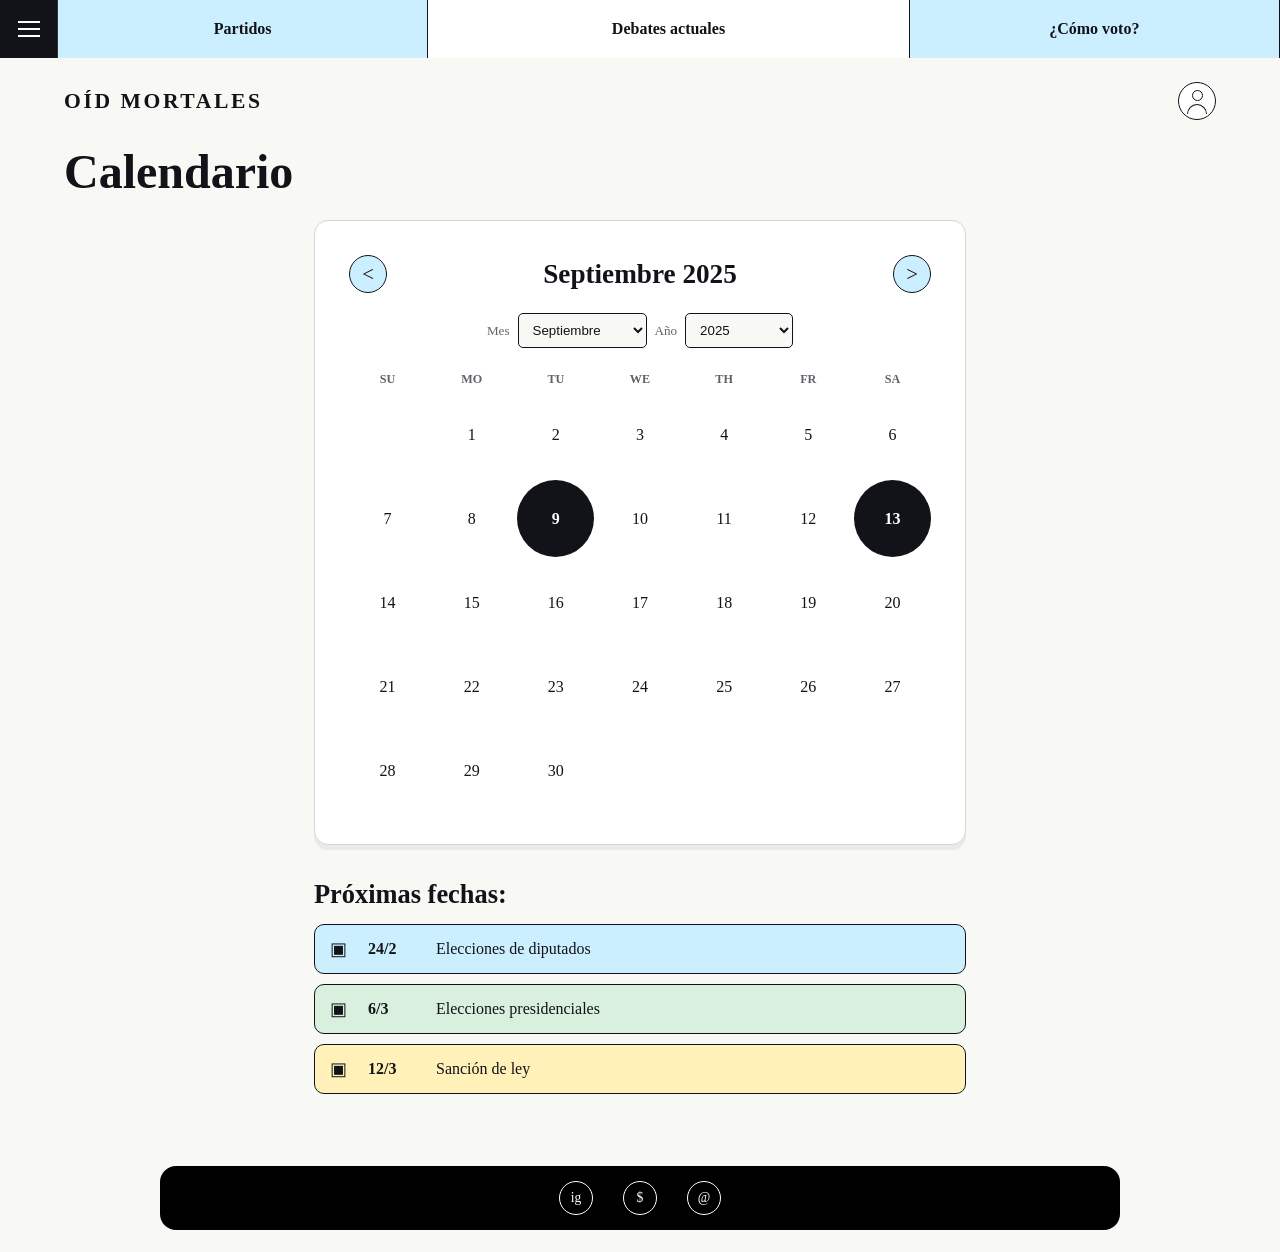
==== HTML/Calendario.html @ f4ce3084 "Initial project commit" ====
<!DOCTYPE html>
<html lang="es">
<head>
	<meta charset="UTF-8">
	<meta name="viewport" content="width=device-width, initial-scale=1.0">
	<meta name="description" content="Calendario político y electoral de Oíd Mortales.">
	<title>Calendario | OÍD MORTALES</title>
	<link rel="stylesheet" href="style.css">
</head>
<body class="calendar-page">
	<header class="site-header">
		<nav class="topbar" aria-label="Navegación principal">
			<button class="menu-toggle" type="button" aria-label="Abrir menú" aria-expanded="false" aria-controls="side-menu"><span></span><span></span><span></span></button>
			<div class="tabs">
				<a class="tab blue" href="Partidos.html">Partidos</a>
				<a class="tab" href="Debates.html">Debates actuales</a>
				<a class="tab blue" href="Como-voto.html">¿Cómo voto?</a>
			</div>
		</nav>
		<div class="side-menu" id="side-menu">
			<a href="Index.html">Inicio</a><a href="Partidos.html">Partidos</a><a href="Debates.html">Debates actuales</a><a href="Como-voto.html">¿Cómo voto?</a>
		</div>
		<div class="brand-header calendar-header">
			<div class="brand-line"><p class="brand">OÍD MORTALES</p><a class="profile" href="#perfil" aria-label="Perfil de usuario"></a></div>
			<h1>Calendario</h1>
		</div>
	</header>

	<main class="calendar-main">
		<section class="calendar-card" aria-labelledby="calendar-title">
			<div class="calendar-toolbar">
				<button class="calendar-nav" id="previous-month" type="button" aria-label="Mes anterior">&lt;</button>
				<h2 id="calendar-title">Septiembre 2025</h2>
				<button class="calendar-nav" id="next-month" type="button" aria-label="Mes siguiente">&gt;</button>
			</div>
			<div class="calendar-selectors">
				<label for="month-select">Mes</label>
				<select id="month-select" aria-label="Seleccionar mes"></select>
				<label for="year-select">Año</label>
				<select id="year-select" aria-label="Seleccionar año"></select>
			</div>
			<div class="calendar-weekdays" aria-hidden="true">
				<span>Su</span><span>Mo</span><span>Tu</span><span>We</span><span>Th</span><span>Fr</span><span>Sa</span>
			</div>
			<div class="calendar-grid" id="calendar-grid" role="grid" aria-label="Días del mes"></div>
		</section>

		<section class="upcoming" aria-labelledby="upcoming-title">
			<h2 id="upcoming-title">Próximas fechas:</h2>
			<ul class="event-list">
				<li><span class="event-icon" aria-hidden="true">▣</span><time datetime="2025-02-24">24/2</time><span>Elecciones de diputados</span></li>
				<li><span class="event-icon" aria-hidden="true">▣</span><time datetime="2025-03-06">6/3</time><span>Elecciones presidenciales</span></li>
				<li><span class="event-icon" aria-hidden="true">▣</span><time datetime="2025-03-12">12/3</time><span>Sanción de ley</span></li>
			</ul>
		</section>
	</main>

	<footer><div class="footer-inner" aria-label="Enlaces de contacto"><a class="footer-link" href="#instagram" aria-label="Instagram">ig</a><a class="footer-link" href="#donaciones" aria-label="Donaciones">$</a><a class="footer-link" href="mailto:contacto@oidmortales.com" aria-label="Correo electrónico">@</a></div></footer>
	<script>
		const monthNames = ['Enero', 'Febrero', 'Marzo', 'Abril', 'Mayo', 'Junio', 'Julio', 'Agosto', 'Septiembre', 'Octubre', 'Noviembre', 'Diciembre'];
		const monthSelect = document.querySelector('#month-select');
		const yearSelect = document.querySelector('#year-select');
		const calendarTitle = document.querySelector('#calendar-title');
		const calendarGrid = document.querySelector('#calendar-grid');
		const eventDates = { '2025-02-24': 'Elecciones de diputados', '2025-03-06': 'Elecciones presidenciales', '2025-03-12': 'Sanción de ley', '2025-09-09': 'Fecha clave', '2025-09-13': 'Fecha clave' };
		let displayedDate = new Date(2025, 8, 1);

		monthNames.forEach((month, index) => monthSelect.add(new Option(month, index)));
		for (let year = 2024; year <= 2030; year += 1) yearSelect.add(new Option(year, year));

		function dateKey(year, month, day) {
			return `${year}-${String(month + 1).padStart(2, '0')}-${String(day).padStart(2, '0')}`;
		}

		function renderCalendar() {
			const year = displayedDate.getFullYear();
			const month = displayedDate.getMonth();
			const firstDay = new Date(year, month, 1).getDay();
			const daysInMonth = new Date(year, month + 1, 0).getDate();
			calendarTitle.textContent = `${monthNames[month]} ${year}`;
			monthSelect.value = month;
			yearSelect.value = year;
			calendarGrid.innerHTML = '';

			for (let index = 0; index < firstDay; index += 1) {
				const emptyDay = document.createElement('span');
				emptyDay.className = 'calendar-day is-empty';
				emptyDay.setAttribute('aria-hidden', 'true');
				calendarGrid.append(emptyDay);
			}

			for (let day = 1; day <= daysInMonth; day += 1) {
				const key = dateKey(year, month, day);
				const dayButton = document.createElement('button');
				dayButton.className = 'calendar-day';
				dayButton.type = 'button';
				dayButton.textContent = day;
				dayButton.setAttribute('role', 'gridcell');
				if (eventDates[key]) {
					dayButton.classList.add('has-event');
					dayButton.title = eventDates[key];
					dayButton.setAttribute('aria-label', `${day} de ${monthNames[month]}: ${eventDates[key]}`);
				}
				calendarGrid.append(dayButton);
			}
		}

		document.querySelector('#previous-month').addEventListener('click', () => { displayedDate.setMonth(displayedDate.getMonth() - 1); renderCalendar(); });
		document.querySelector('#next-month').addEventListener('click', () => { displayedDate.setMonth(displayedDate.getMonth() + 1); renderCalendar(); });
		monthSelect.addEventListener('change', () => { displayedDate.setMonth(Number(monthSelect.value)); renderCalendar(); });
		yearSelect.addEventListener('change', () => { displayedDate.setFullYear(Number(yearSelect.value)); renderCalendar(); });
		document.querySelector('.menu-toggle').addEventListener('click', (event) => {
			const sideMenu = document.querySelector('#side-menu');
			const isOpen = sideMenu.classList.toggle('open');
			event.currentTarget.setAttribute('aria-expanded', String(isOpen));
		});
		renderCalendar();
	</script>
</body>
</html>
---- HTML/style.css ----
:root {
  --ink: #111318;
  --paper: #f8f8f5;
  --yellow: #ffd84d;
  --blue: #ccefff;
  --panel: #dedede;
}

* { box-sizing: border-box; }
html { scroll-behavior: smooth; }
body { margin: 0; color: var(--ink); background: var(--paper); font-family: Georgia, "Times New Roman", serif; }
button, a { font: inherit; }

.site-header { background: var(--paper); }
.topbar { display: flex; align-items: stretch; min-height: 58px; background: var(--ink); }
.menu-toggle { display: grid; width: 58px; place-content: center; gap: 5px; border: 0; border-right: 1px solid #333; background: transparent; cursor: pointer; }
.menu-toggle span { width: 22px; height: 2px; background: white; }
.tabs { display: grid; grid-template-columns: 1fr 1.3fr 1fr; flex: 1; }
.tab { display: grid; place-items: center; min-height: 58px; padding: 8px 12px; border-right: 1px solid var(--ink); color: var(--ink); background: white; text-decoration: none; text-align: center; font-weight: 700; }
.tab.active { background: var(--yellow); }
.tab.blue { background: var(--blue); }
.side-menu { display: none; position: absolute; z-index: 3; width: min(300px, 88vw); padding: 10px 0; border: 1px solid var(--ink); border-top: 0; background: var(--paper); box-shadow: 5px 5px 0 var(--ink); }
.side-menu.open { display: block; }
.side-menu a { display: block; padding: 12px 18px; color: var(--ink); text-decoration: none; border-bottom: 1px solid #ccc; }
.side-menu a:hover { background: var(--yellow); }
.brand-header { padding: 24px clamp(20px, 5vw, 64px) 14px; }
.brand-line { display: flex; align-items: center; justify-content: space-between; }
.brand { margin: 0; font-size: clamp(1rem, 2vw, 1.35rem); letter-spacing: .12em; font-weight: 700; }
.profile { width: 38px; height: 38px; border: 1px solid var(--ink); border-radius: 50%; background: white; }
.profile::before, .profile::after { content: ""; display: block; margin: auto; border: 1.5px solid var(--ink); }
.profile::before { width: 9px; height: 9px; margin-top: 7px; border-radius: 50%; }
.profile::after { width: 18px; height: 9px; margin-top: 3px; border-radius: 12px 12px 0 0; border-bottom: 0; }
h1 { margin: 28px 0 18px; font-size: clamp(2rem, 4vw, 3rem); line-height: 1; }
main { padding: 0 clamp(20px, 5vw, 64px) 100px; }
.feature { min-height: 136px; margin-bottom: 26px; border-radius: 2px; background: var(--panel); }
.party-grid { display: grid; grid-template-columns: repeat(2, minmax(0, 1fr)); gap: 16px; max-width: 960px; margin: 0 auto; }
.party-card { display: flex; align-items: center; gap: 18px; min-height: 120px; padding: 18px; border: 1px solid var(--ink); border-radius: 14px; color: var(--ink); background: white; text-decoration: none; transition: transform .2s ease, box-shadow .2s ease; }
.party-card:hover, .party-card:focus-visible { transform: translateY(-3px); box-shadow: 4px 4px 0 var(--ink); outline: none; }
.party-logo { display: grid; flex: 0 0 66px; width: 66px; height: 66px; place-items: center; border-radius: 10px; color: white; font-size: 1.1rem; font-weight: 700; text-align: center; }
.jxc { background: #2878b9; } .up { background: #d1a82f; } .fi { background: #923a9f; } .mas { background: #129961; }
.lds { background: #e69a18; } .pyv { background: #418ec6; } .po { background: #686868; } .other { background: #252525; }
.party-name { margin: 0; font-size: clamp(1rem, 2vw, 1.2rem); line-height: 1.15; }
footer { display: flex; justify-content: center; padding: 16px 20px 22px; }
.footer-inner { display: flex; justify-content: center; gap: 30px; width: min(100%, 960px); padding: 15px; border-radius: 16px; background: #000; }
.footer-link { display: grid; width: 34px; height: 34px; place-items: center; border: 1px solid white; border-radius: 50%; color: white; text-decoration: none; font-size: .85rem; }

/* ---------- CALENDARIO ---------- */
.calendar-page { min-height: 100vh; }
.calendar-page .calendar-header { padding-bottom: 24px; }
.calendar-page h1 { margin-bottom: 0; }
.calendar-main { max-width: 780px; margin: 0 auto; padding-bottom: 72px; }
.calendar-card { padding: clamp(18px, 4vw, 34px); border: 1px solid #d4d5d3; border-radius: 14px; background: #fff; box-shadow: 0 5px 0 rgba(17, 19, 24, .06); }
.calendar-toolbar { display: grid; grid-template-columns: 38px 1fr 38px; align-items: center; gap: 12px; }
.calendar-toolbar h2 { margin: 0; font-size: clamp(1.25rem, 3vw, 1.7rem); text-align: center; }
.calendar-nav { display: grid; width: 38px; height: 38px; place-items: center; border: 1px solid var(--ink); border-radius: 50%; color: var(--ink); background: var(--blue); font-size: 1.3rem; line-height: 1; cursor: pointer; }
.calendar-nav:hover, .calendar-nav:focus-visible { background: var(--yellow); outline: none; }
.calendar-selectors { display: flex; justify-content: center; align-items: center; gap: 8px; margin: 20px 0 24px; }
.calendar-selectors label { color: #5f6268; font-size: .82rem; }
.calendar-selectors select { min-width: 108px; padding: 8px 28px 8px 10px; border: 1px solid var(--ink); border-radius: 5px; color: var(--ink); background: var(--paper); cursor: pointer; }
.calendar-selectors select:focus-visible { outline: 2px solid var(--ink); outline-offset: 2px; }
.calendar-weekdays, .calendar-grid { display: grid; grid-template-columns: repeat(7, minmax(0, 1fr)); gap: 7px; }
.calendar-weekdays { margin-bottom: 9px; color: #5f6268; font-size: .76rem; font-weight: 700; text-align: center; text-transform: uppercase; }
.calendar-day { display: grid; width: 100%; aspect-ratio: 1; place-items: center; border: 1px solid transparent; border-radius: 50%; color: var(--ink); background: transparent; font-size: clamp(.86rem, 2vw, 1rem); cursor: pointer; }
button.calendar-day:hover, button.calendar-day:focus-visible { border-color: var(--ink); background: var(--blue); outline: none; }
.calendar-day.is-empty { cursor: default; }
.calendar-day.has-event { color: white; background: var(--ink); font-weight: 700; }
button.calendar-day.has-event:hover, button.calendar-day.has-event:focus-visible { color: var(--ink); background: var(--yellow); }
.upcoming { margin-top: 34px; }
.upcoming h2 { margin: 0 0 14px; font-size: clamp(1.25rem, 3vw, 1.65rem); }
.event-list { display: grid; gap: 10px; margin: 0; padding: 0; list-style: none; }
.event-list li { display: grid; grid-template-columns: 28px 58px 1fr; gap: 10px; align-items: center; padding: 13px 15px; border: 1px solid var(--ink); border-radius: 10px; background: var(--blue); }
.event-list li:nth-child(2) { background: #d9f0df; }
.event-list li:nth-child(3) { background: #fff1b8; }
.event-icon { font-size: 1.15rem; }
.event-list time { font-weight: 700; }
.event-list li > span:last-child { line-height: 1.2; }
.calendar-page footer { padding-top: 0; }

/* ---------- ENCUESTAS ---------- */
.polls-page { min-height: 100vh; }
.polls-page .polls-header { padding-bottom: 24px; }
.polls-page h1 { margin-bottom: 0; }
.polls-main { max-width: 820px; margin: 0 auto; padding-bottom: 72px; }
.poll-form { display: grid; gap: 20px; }
.poll-card { min-width: 0; margin: 0; padding: clamp(20px, 4vw, 30px); border: 1px solid #d6d7d5; border-radius: 14px; background: #fff; box-shadow: 0 5px 14px rgba(17, 19, 24, .08); }
.poll-card legend { max-width: 100%; padding: 0; font-size: clamp(1.08rem, 2.2vw, 1.35rem); font-weight: 700; line-height: 1.25; }
.poll-options { display: grid; margin-top: 20px; }
.poll-option { display: flex; align-items: center; gap: 12px; min-height: 48px; padding: 11px 4px; border-bottom: 1px solid #d8d9d8; color: #26282d; cursor: pointer; line-height: 1.25; }
.poll-option:last-child { border-bottom: 0; }
.poll-option input { width: 18px; height: 18px; flex: 0 0 18px; accent-color: var(--ink); cursor: pointer; }
.poll-option:has(input:checked) { color: var(--ink); font-weight: 700; }
.poll-option:has(input:checked)::after { content: "✓"; margin-left: auto; color: var(--ink); font-weight: 700; }
.poll-option:focus-within { background: #f0f8fb; outline: 2px solid var(--blue); outline-offset: -2px; }
.poll-actions { display: grid; justify-items: center; gap: 12px; margin-top: 2px; }
.poll-submit { padding: 11px 18px; border: 1px solid var(--ink); border-radius: 6px; color: var(--ink); background: var(--blue); font-weight: 700; cursor: pointer; }
.poll-submit:hover, .poll-submit:focus-visible { background: var(--yellow); outline: none; }
.poll-status { min-height: 1.3em; margin: 0; color: #296b49; font-size: .95rem; text-align: center; }
.polls-page footer { padding-top: 0; }

/* ---------- COMO FUNCIONA EL ESTADO ---------- */
.state-page { min-height: 100vh; }
.state-page .state-header { padding-bottom: 24px; }
.state-page h1 { margin-bottom: 0; }
.state-main { max-width: 900px; margin: 0 auto; padding-bottom: 72px; }
.video-panel { margin-bottom: 30px; }
.video-frame { display: grid; min-height: clamp(190px, 35vw, 330px); place-items: center; align-content: center; gap: 17px; border: 7px solid var(--yellow); border-radius: 4px; background: #d8d8d8; box-shadow: inset 0 0 0 1px #b1b1b1; }
.video-camera { position: relative; display: block; width: 64px; height: 46px; border: 3px solid var(--ink); border-radius: 7px; background: #f8f8f5; }
.video-camera::after { content: ""; position: absolute; top: 9px; right: -23px; width: 19px; height: 24px; border: 3px solid var(--ink); border-left: 0; border-radius: 0 5px 5px 0; background: var(--yellow); }
.video-camera span { position: absolute; top: 50%; left: 50%; width: 16px; height: 16px; border: 2px solid var(--ink); border-radius: 50%; transform: translate(-50%, -50%); }
.video-label { color: #4d4f53; font-size: .92rem; font-weight: 700; letter-spacing: .04em; }
.state-content { max-width: 780px; margin: 0 auto; }
.state-intro { margin: 0 0 28px; padding: 18px 20px; border-left: 5px solid var(--blue); background: #fff; font-size: clamp(1.05rem, 2vw, 1.22rem); line-height: 1.45; }
.state-section { margin-top: 22px; padding: 22px clamp(18px, 3vw, 28px); border: 1px solid #d7d8d6; border-radius: 12px; background: #fff; }
.state-section:nth-of-type(3n + 1) { border-top: 5px solid var(--yellow); }
.state-section:nth-of-type(3n + 2) { border-top: 5px solid var(--blue); }
.state-section:nth-of-type(3n) { border-top: 5px solid #d9f0df; }
.state-section h2 { display: flex; align-items: center; gap: 9px; margin: 0 0 14px; font-size: clamp(1.2rem, 2.4vw, 1.55rem); line-height: 1.15; }
.state-section h2 span { font-size: 1.25em; line-height: 1; }
.state-section ul { display: grid; gap: 11px; margin: 0; padding-left: 23px; }
.state-section li { padding-left: 3px; color: #303238; line-height: 1.45; }
.state-section li::marker { color: var(--ink); }
.state-section strong { color: var(--ink); }
.state-page footer { padding-top: 0; }

/* ---------- MEMES ---------- */
.memes-page { min-height: 100vh; }
.memes-page .memes-header { padding-bottom: 24px; }
.memes-page h1 { margin-bottom: 0; }
.memes-main { max-width: 860px; margin: 0 auto; padding-bottom: 72px; }
.meme-feed { display: grid; gap: 22px; }
.meme-card { overflow: hidden; border: 2px solid; border-radius: 14px; background: #fff; box-shadow: 0 5px 12px rgba(17, 19, 24, .08); }
.meme-card-purple { border-color: #8663b1; }
.meme-card-cyan { border-color: #69bfd8; }
.meme-art { position: relative; overflow: hidden; aspect-ratio: 16 / 8; }
.history-meme { background: #8aa9c8; }
.history-meme::before { content: ""; position: absolute; right: 7%; bottom: -20%; width: 34%; height: 75%; border-radius: 48% 48% 5% 5%; background: #e8bb39; box-shadow: -20px 8px 0 #e5a52f; transform: rotate(-4deg); }
.history-meme::after { content: ""; position: absolute; right: 14%; bottom: 33%; width: 11%; height: 16%; border-radius: 50%; background: #f6d46c; box-shadow: 20px 3px 0 -2px #f6d46c; }
.history-speech { position: absolute; z-index: 1; top: 13%; left: 7%; max-width: 54%; padding: 15px 18px; border: 2px solid var(--ink); border-radius: 46% 52% 48% 45%; background: #fff; font-size: clamp(.9rem, 2vw, 1.25rem); line-height: 1.15; text-align: center; transform: rotate(-3deg); }
.history-caption { position: absolute; z-index: 1; bottom: 10%; left: 7%; color: #fff; font-size: clamp(.8rem, 2vw, 1.12rem); font-weight: 700; text-shadow: 2px 2px 0 var(--ink); }
.meme-caption { margin: 0; padding: 13px 17px 16px; font-size: .98rem; line-height: 1.3; }
.tweet-card { padding: 22px; }
.tweet-header { display: flex; align-items: center; gap: 11px; }
.tweet-avatar { display: grid; width: 44px; height: 44px; place-items: center; border-radius: 50%; color: #fff; background: #49a6b8; font-size: 1.25rem; font-weight: 700; }
.tweet-author { display: grid; min-width: 0; gap: 2px; }
.tweet-author strong { font-size: 1rem; }
.tweet-author span { color: #666a70; font-size: .85rem; }
.follow-button { margin-left: auto; padding: 7px 14px; border: 1px solid var(--ink); border-radius: 999px; color: var(--ink); background: #fff; font-size: .86rem; font-weight: 700; cursor: pointer; }
.follow-button:hover, .follow-button[aria-pressed="true"] { color: #fff; background: var(--ink); }
.tweet-copy { margin: 18px 0 14px; font-size: 1rem; line-height: 1.4; }
.tweet-copy span { color: #237b98; }
.tweet-image { position: relative; display: grid; min-height: 210px; place-items: center; overflow: hidden; border: 1px solid #b8dbe3; border-radius: 10px; background: linear-gradient(135deg, #f5d168 0 46%, #345d7b 46% 100%); }
.tweet-image span { z-index: 1; padding: 12px 16px; border: 3px solid var(--ink); background: #fff; font-size: 1.1rem; line-height: 1.05; text-align: center; transform: rotate(-5deg); }
.tweet-image i { position: absolute; right: 15%; bottom: -25px; width: 100px; height: 100px; border-radius: 50%; background: #da753c; box-shadow: -100px -50px 0 #eab53f; }
.tweet-meta { display: grid; gap: 12px; margin-top: 13px; color: #666a70; font-size: .8rem; }
.tweet-metrics { display: flex; flex-wrap: wrap; gap: 20px; }
.meme-pair { display: grid; grid-template-columns: repeat(2, minmax(0, 1fr)); gap: 2px; padding: 2px; background: #8663b1; }
.square-meme { position: relative; display: grid; min-width: 0; min-height: 280px; align-content: end; overflow: hidden; padding: 18px; color: #fff; isolation: isolate; }
.square-meme::before { content: ""; position: absolute; z-index: -1; inset: 0; background: linear-gradient(145deg, #e4bf55, #664f83); }
.square-meme p { margin: 0; font-size: clamp(.9rem, 2vw, 1.15rem); line-height: 1.1; text-shadow: 2px 2px 0 var(--ink); }
.adorni-meme::after { content: ""; position: absolute; right: 10%; bottom: 18%; width: 40%; height: 60%; border-radius: 45% 45% 5% 5%; background: #d89963; box-shadow: -44px 22px 0 -10px #303b50; }
.adorni-portrait { position: absolute; right: 17%; bottom: 36%; width: 28%; height: 24%; border-radius: 50%; background: #e9ae78; box-shadow: 0 -24px 0 -4px #2d2a2a; }
.adorni-portrait span { position: absolute; top: 48%; left: 20%; width: 9px; height: 4px; border-radius: 50%; background: var(--ink); box-shadow: 25px 0 0 var(--ink); }
.laser-meme::before { background: linear-gradient(145deg, #43546d, #111318); }
.laser-eyes { position: absolute; top: 33%; left: 15%; display: flex; gap: 26px; transform: rotate(-8deg); }
.laser-eyes span { display: block; width: 38px; height: 15px; border-radius: 50%; background: #ff3849; box-shadow: 0 0 13px 5px #ff3849; }
.laser-eyes::after { content: ""; position: absolute; top: 7px; left: -25px; width: 145px; border-top: 4px solid #ff3849; box-shadow: 0 0 10px #ff3849; }
.memes-page footer { padding-top: 0; }

@media (max-width: 620px) {
  .memes-main { padding-bottom: 48px; }
  .meme-feed { gap: 15px; }
  .history-speech { padding: 10px 12px; }
  .tweet-card { padding: 16px; }
  .tweet-image { min-height: 170px; }
  .meme-pair { grid-template-columns: 1fr; }
  .square-meme { min-height: 240px; }
}

@media (max-width: 620px) {
  .state-main { padding-bottom: 48px; }
  .video-panel { margin-bottom: 22px; }
  .video-frame { min-height: 190px; border-width: 5px; }
  .state-intro { margin-bottom: 20px; padding: 15px 16px; }
  .state-section { margin-top: 14px; padding: 18px 16px; }
  .state-section ul { gap: 9px; padding-left: 20px; }
}

@media (max-width: 620px) {
  .polls-main { padding-bottom: 48px; }
  .poll-form { gap: 14px; }
  .poll-card { padding: 18px 15px; }
  .poll-option { min-height: 46px; padding: 10px 2px; font-size: .94rem; }
}

@media (max-width: 620px) {
  .calendar-main { padding-bottom: 48px; }
  .calendar-card { padding: 18px 14px; }
  .calendar-toolbar { gap: 8px; }
  .calendar-selectors { margin: 18px 0 20px; }
  .calendar-selectors select { min-width: 96px; }
  .calendar-weekdays, .calendar-grid { gap: 4px; }
  .event-list li { grid-template-columns: 25px 52px 1fr; gap: 8px; padding: 12px 11px; }
}

/* ---------- INICIO ---------- */
.start-header { padding-bottom: 14px; }
.start-main { padding-bottom: 100px; }
.section-list { display: grid; gap: 20px; max-width: 960px; margin: 0 auto; }
.section-link { display: block; color: var(--ink); text-decoration: none; scroll-margin-top: 20px; }
.section-link h2 { margin: 0 0 6px; font-size: clamp(1.1rem, 2vw, 1.35rem); font-weight: 700; }
.section-link p { margin: 0; padding: 12px 14px; border-left: 4px solid var(--blue); background: var(--panel); font-size: .98rem; line-height: 1.4; transition: background .2s ease, box-shadow .2s ease; }
.section-link:hover p, .section-link:focus-visible p { background: #d3f2fc; box-shadow: 4px 4px 0 var(--ink); outline: none; }
.section-card { padding: 18px; border: 1px solid var(--ink); border-radius: 14px; background: white; transition: transform .2s ease, box-shadow .2s ease; }
.section-card:nth-child(1) { background: var(--yellow); }
.section-card:nth-child(2) { background: white; }
.section-card:nth-child(3) { background: var(--blue); }
.section-card h2 { margin-bottom: 12px; }
.section-card p { border-left: 0; border-radius: 8px; }
.section-card:hover, .section-card:focus-visible { transform: translateY(-3px); box-shadow: 4px 4px 0 var(--ink); outline: none; }
.section-card:hover p, .section-card:focus-visible p { box-shadow: none; }

/* Todas las secciones del Inicio comparten formato de tarjeta. */
.section-list > .section-link { padding: 18px; border: 1px solid var(--ink); border-radius: 14px; background: white; transition: transform .2s ease, box-shadow .2s ease; }
.section-list > .section-link:nth-child(4n + 1) { background: var(--yellow); }
.section-list > .section-link:nth-child(4n + 2) { background: var(--blue); }
.section-list > .section-link:nth-child(4n + 3) { background: #d9f0df; }
.section-list > .section-link:nth-child(4n) { background: #e8edcf; }
.section-list > .section-link h2 { margin-bottom: 12px; }
.section-list > .section-link p { background: transparent; }
.section-list > .section-link:hover, .section-list > .section-link:focus-visible { transform: translateY(-3px); box-shadow: 4px 4px 0 var(--ink); outline: none; }

/* ---------- TARJETAS COMPARTIDAS ---------- */
body .party-card, body .debate-card, body .guide-card { border-color: var(--ink); }
body .party-card:nth-child(4n + 1) { background: #fff1b8; }
body .party-card:nth-child(4n + 2) { background: #d9f0df; }
body .party-card:nth-child(4n + 3) { background: #ccefff; }
body .party-card:nth-child(4n) { background: #e8edcf; }
body .debate-card:nth-child(4n + 1) { background: #fff1b8; }
body .debate-card:nth-child(4n + 2) { background: #ffffff; }
body .debate-card:nth-child(4n + 3) { background: #d9f0df; }
body .debate-card:nth-child(4n) { background: #e8edcf; }
body .guide-card:nth-child(3n + 1) { background: #fff1b8; }
body .guide-card:nth-child(3n + 2) { background: #ccefff; }
body .guide-card:nth-child(3n) { background: #d9f0df; }

/* ---------- HOME ---------- */
.home-header { padding: 28px clamp(20px, 5vw, 64px) 22px; }
.home-main { display: grid; gap: 26px; max-width: 1080px; margin: 0 auto; }
.hero { display: grid; grid-template-columns: 1.1fr .9fr; gap: 28px; align-items: center; padding: clamp(24px, 5vw, 52px); border: 1px solid var(--ink); border-radius: 2px; background: var(--panel); }
.hero-copy h1 { max-width: 650px; margin: 0 0 16px; font-size: clamp(2rem, 5vw, 3.8rem); line-height: .98; }
.hero-copy p { max-width: 600px; margin: 0; font-size: clamp(1rem, 2vw, 1.2rem); line-height: 1.45; }
.hero-art { display: grid; min-height: 220px; place-items: center; border: 1px solid var(--ink); border-radius: 14px; background: var(--blue); overflow: hidden; }
.hero-art::before { content: ""; width: 130px; height: 130px; border: 18px solid var(--yellow); border-radius: 50%; box-shadow: 42px 25px 0 -6px var(--ink), -44px 33px 0 -16px white; }
.quick-links { display: grid; grid-template-columns: repeat(3, minmax(0, 1fr)); gap: 16px; }
.quick-card { display: flex; min-height: 156px; flex-direction: column; justify-content: space-between; padding: 22px; border: 1px solid var(--ink); border-radius: 14px; color: var(--ink); text-decoration: none; transition: transform .2s ease, box-shadow .2s ease; }
.quick-card:hover, .quick-card:focus-visible { transform: translateY(-3px); box-shadow: 4px 4px 0 var(--ink); outline: none; }
.quick-card h2 { margin: 0; font-size: clamp(1.15rem, 2vw, 1.45rem); line-height: 1.1; }
.quick-card span { align-self: flex-start; padding: 7px 10px; border: 1px solid var(--ink); border-radius: 5px; background: white; font-size: .82rem; font-weight: 700; }
.quick-party { background: var(--yellow); }
.quick-debates { background: white; }
.quick-vote { background: var(--blue); }

@media (max-width: 620px) {
  .topbar { min-height: 52px; }
  .menu-toggle { width: 48px; }
  .tab { min-height: 52px; padding: 7px 5px; font-size: .78rem; }
  .brand-header { padding-top: 20px; }
  .feature { min-height: 94px; }
  .party-grid { grid-template-columns: 1fr; gap: 12px; }
  .party-card { min-height: 92px; padding: 13px; }
  .party-logo { flex-basis: 56px; width: 56px; height: 56px; }
  main { padding-bottom: 60px; }
  .home-header { padding-top: 20px; }
  .hero { grid-template-columns: 1fr; gap: 20px; padding: 22px; }
  .hero-art { min-height: 150px; }
  .quick-links { grid-template-columns: 1fr; gap: 12px; }
  .quick-card { min-height: 112px; padding: 16px; }
  .start-main { padding-bottom: 60px; }
  .section-list { gap: 16px; }
  .section-link p { padding: 11px 12px; font-size: .94rem; }
}
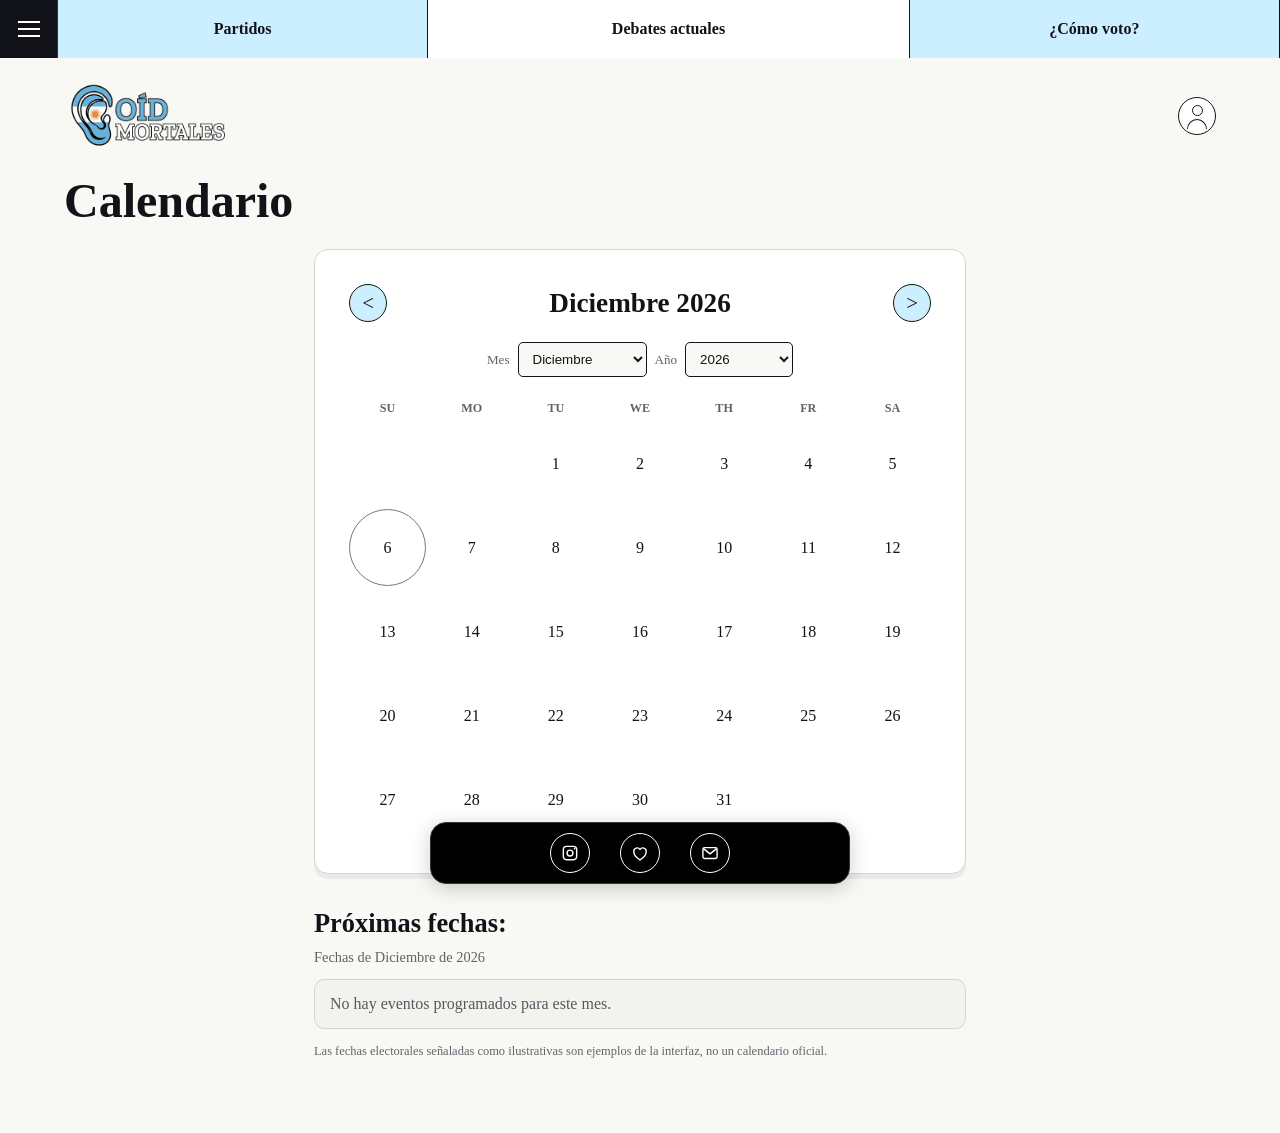
==== commit 81b93945: "file:///C:/Users/Windows/Documents/O%C3%ADd%20mortales/HTML/Mapa-politico.html" ====
--- a/HTML/Calendario.html
+++ b/HTML/Calendario.html
@@ -18,10 +18,23 @@
 			</div>
 		</nav>
 		<div class="side-menu" id="side-menu">
-			<a href="Index.html">Inicio</a><a href="Partidos.html">Partidos</a><a href="Debates.html">Debates actuales</a><a href="Como-voto.html">¿Cómo voto?</a>
+			<a href="Index.html">Inicio</a>
+			<a href="Partidos.html">Partidos</a>
+			<a href="Debates.html">Debates actuales</a>
+			<a href="Como-voto.html">¿Cómo voto?</a>
+			<a href="Eje-politico.html">Eje político</a>
+			<a href="Calendario.html" aria-current="page">Calendario</a>
+			<a href="Encuestas.html">Encuestas</a>
+			<a href="Como-funciona-el-estado.html">¿Cómo funciona el estado?</a>
+			<a href="Memes.html">Memes</a>
+			<a href="Foro-publico.html">Foro público</a>
+			<a href="Mapa-politico.html">Mapa político</a>
+			<a href="Noticias.html">Noticias</a>
+			<a href="Configuracion.html">Configuración</a>
+			<a href="Quienes-somos.html">Quiénes somos</a>
 		</div>
 		<div class="brand-header calendar-header">
-			<div class="brand-line"><p class="brand">OÍD MORTALES</p><a class="profile" href="#perfil" aria-label="Perfil de usuario"></a></div>
+			<div class="brand-line"><img class="brand" src="assets/oid-mortales.png" alt="Oíd Mortales"><a class="profile" href="Usuario.html" aria-label="Perfil de usuario"></a></div>
 			<h1>Calendario</h1>
 		</div>
 	</header>
@@ -42,34 +55,100 @@
 			<div class="calendar-weekdays" aria-hidden="true">
 				<span>Su</span><span>Mo</span><span>Tu</span><span>We</span><span>Th</span><span>Fr</span><span>Sa</span>
 			</div>
-			<div class="calendar-grid" id="calendar-grid" role="grid" aria-label="Días del mes"></div>
+			<div class="calendar-grid" id="calendar-grid" role="group" aria-label="Días del mes"></div>
 		</section>
 
 		<section class="upcoming" aria-labelledby="upcoming-title">
 			<h2 id="upcoming-title">Próximas fechas:</h2>
-			<ul class="event-list">
-				<li><span class="event-icon" aria-hidden="true">▣</span><time datetime="2025-02-24">24/2</time><span>Elecciones de diputados</span></li>
-				<li><span class="event-icon" aria-hidden="true">▣</span><time datetime="2025-03-06">6/3</time><span>Elecciones presidenciales</span></li>
-				<li><span class="event-icon" aria-hidden="true">▣</span><time datetime="2025-03-12">12/3</time><span>Sanción de ley</span></li>
-			</ul>
+			<p class="event-selection" id="event-selection" aria-live="polite">Fechas de este mes</p>
+			<ul class="event-list" id="event-list" aria-live="polite"></ul>
 		</section>
+		<p class="calendar-note">Las fechas electorales señaladas como ilustrativas son ejemplos de la interfaz, no un calendario oficial.</p>
 	</main>
 
-	<footer><div class="footer-inner" aria-label="Enlaces de contacto"><a class="footer-link" href="#instagram" aria-label="Instagram">ig</a><a class="footer-link" href="#donaciones" aria-label="Donaciones">$</a><a class="footer-link" href="mailto:contacto@oidmortales.com" aria-label="Correo electrónico">@</a></div></footer>
+	<footer class="calendar-footer">
+		<nav class="footer-inner" aria-label="Enlaces de contacto">
+			<a class="footer-link" href="#instagram" aria-label="Instagram"><svg aria-hidden="true" viewBox="0 0 24 24"><rect x="4" y="4" width="16" height="16" rx="4"></rect><circle cx="12" cy="12" r="3.5"></circle><circle class="icon-dot" cx="17.5" cy="6.8" r="1"></circle></svg></a>
+			<a class="footer-link" href="#donaciones" aria-label="Donaciones"><svg aria-hidden="true" viewBox="0 0 24 24"><path d="M12 20.2s-7.5-4.4-7.5-10A4.1 4.1 0 0 1 12 7.7a4.1 4.1 0 0 1 7.5 2.5c0 5.6-7.5 10-7.5 10Z"></path></svg></a>
+			<a class="footer-link" href="mailto:contacto@oidmortales.com" aria-label="Correo electrónico"><svg aria-hidden="true" viewBox="0 0 24 24"><rect x="3.5" y="5.5" width="17" height="13" rx="2"></rect><path d="m4.5 7 7.5 6 7.5-6"></path></svg></a>
+		</nav>
+	</footer>
 	<script>
 		const monthNames = ['Enero', 'Febrero', 'Marzo', 'Abril', 'Mayo', 'Junio', 'Julio', 'Agosto', 'Septiembre', 'Octubre', 'Noviembre', 'Diciembre'];
 		const monthSelect = document.querySelector('#month-select');
 		const yearSelect = document.querySelector('#year-select');
 		const calendarTitle = document.querySelector('#calendar-title');
 		const calendarGrid = document.querySelector('#calendar-grid');
-		const eventDates = { '2025-02-24': 'Elecciones de diputados', '2025-03-06': 'Elecciones presidenciales', '2025-03-12': 'Sanción de ley', '2025-09-09': 'Fecha clave', '2025-09-13': 'Fecha clave' };
-		let displayedDate = new Date(2025, 8, 1);
+		const eventList = document.querySelector('#event-list');
+		const eventSelection = document.querySelector('#event-selection');
+		const today = new Date();
+		let displayedDate = new Date(today.getFullYear(), today.getMonth(), 1);
+		let selectedDate = null;
+		const events = [
+			{ date: '2023-08-13', title: 'Elecciones PASO', kind: 'election' },
+			{ date: '2023-10-22', title: 'Elecciones Generales', kind: 'election' },
+			{ date: '2025-02-24', title: 'Elecciones de diputados (fecha ilustrativa)', kind: 'illustrative' },
+			{ date: '2025-03-06', title: 'Elecciones presidenciales (fecha ilustrativa)', kind: 'illustrative' },
+			{ date: '2025-03-12', title: 'Sanción de ley / Debate parlamentario (fecha ilustrativa)', kind: 'illustrative' }
+		];
 
 		monthNames.forEach((month, index) => monthSelect.add(new Option(month, index)));
-		for (let year = 2024; year <= 2030; year += 1) yearSelect.add(new Option(year, year));
+		for (let year = today.getFullYear() - 5; year <= today.getFullYear() + 10; year += 1) yearSelect.add(new Option(year, year));
 
 		function dateKey(year, month, day) {
 			return `${year}-${String(month + 1).padStart(2, '0')}-${String(day).padStart(2, '0')}`;
+		}
+
+		function getEvents(year, month, day = null) {
+			const monthKey = `${year}-${String(month + 1).padStart(2, '0')}-`;
+			const selectedKey = day === null ? null : dateKey(year, month, day);
+			const visibleEvents = events.filter((item) => item.date.startsWith(monthKey) && (selectedKey === null || item.date === selectedKey));
+			if (month === 2 && (day === null || day === 24)) {
+				visibleEvents.push({
+					date: dateKey(year, month, 24),
+					title: 'Día Nacional de la Memoria por la Verdad y la Justicia',
+					kind: 'historical'
+				});
+			}
+			return visibleEvents.sort((first, second) => first.date.localeCompare(second.date));
+		}
+
+		function renderEvents() {
+			const year = displayedDate.getFullYear();
+			const month = displayedDate.getMonth();
+			const eventsForSelection = getEvents(year, month, selectedDate);
+			const selectionDescription = selectedDate === null
+				? `Fechas de ${monthNames[month]} de ${year}`
+				: `${selectedDate} de ${monthNames[month]} de ${year}`;
+			eventSelection.textContent = selectionDescription;
+			eventList.replaceChildren();
+
+			if (eventsForSelection.length === 0) {
+				const emptyMessage = document.createElement('li');
+				emptyMessage.className = 'event-empty';
+				emptyMessage.textContent = selectedDate === null
+					? 'No hay eventos programados para este mes.'
+					: 'No hay eventos programados para este día.';
+				eventList.append(emptyMessage);
+				return;
+			}
+
+			eventsForSelection.forEach((calendarEvent) => {
+				const item = document.createElement('li');
+				item.classList.add(`event-${calendarEvent.kind}`);
+				const [, eventMonth, eventDay] = calendarEvent.date.split('-');
+				const icon = document.createElement('span');
+				icon.className = 'event-icon';
+				icon.setAttribute('aria-hidden', 'true');
+				icon.textContent = '▣';
+				const date = document.createElement('time');
+				date.dateTime = calendarEvent.date;
+				date.textContent = `${Number(eventDay)}/${Number(eventMonth)}`;
+				const title = document.createElement('span');
+				title.textContent = calendarEvent.title;
+				item.append(icon, date, title);
+				eventList.append(item);
+			});
 		}
 
 		function renderCalendar() {
@@ -78,8 +157,14 @@
 			const firstDay = new Date(year, month, 1).getDay();
 			const daysInMonth = new Date(year, month + 1, 0).getDate();
 			calendarTitle.textContent = `${monthNames[month]} ${year}`;
-			monthSelect.value = month;
-			yearSelect.value = year;
+			monthSelect.value = String(month);
+			if (![...yearSelect.options].some((option) => Number(option.value) === year)) {
+				yearSelect.add(new Option(year, year));
+				[...yearSelect.options]
+					.sort((first, second) => Number(first.value) - Number(second.value))
+					.forEach((option) => yearSelect.append(option));
+			}
+			yearSelect.value = String(year);
 			calendarGrid.innerHTML = '';
 
 			for (let index = 0; index < firstDay; index += 1) {
@@ -90,25 +175,51 @@
 			}
 
 			for (let day = 1; day <= daysInMonth; day += 1) {
-				const key = dateKey(year, month, day);
 				const dayButton = document.createElement('button');
 				dayButton.className = 'calendar-day';
 				dayButton.type = 'button';
 				dayButton.textContent = day;
-				dayButton.setAttribute('role', 'gridcell');
-				if (eventDates[key]) {
+				dayButton.setAttribute('aria-pressed', String(selectedDate === day));
+				dayButton.setAttribute('aria-label', `${day} de ${monthNames[month]} de ${year}`);
+				if (selectedDate === day) dayButton.classList.add('is-selected');
+				if (year === today.getFullYear() && month === today.getMonth() && day === today.getDate()) {
+					dayButton.classList.add('is-today');
+				}
+				if (getEvents(year, month, day).length > 0) {
 					dayButton.classList.add('has-event');
-					dayButton.title = eventDates[key];
-					dayButton.setAttribute('aria-label', `${day} de ${monthNames[month]}: ${eventDates[key]}`);
+					const titles = getEvents(year, month, day).map((calendarEvent) => calendarEvent.title).join(', ');
+					dayButton.title = titles;
+					dayButton.setAttribute('aria-label', `${day} de ${monthNames[month]} de ${year}: ${titles}`);
 				}
+				dayButton.addEventListener('click', () => {
+					selectedDate = day;
+					renderCalendar();
+					renderEvents();
+					calendarGrid.querySelector(`[aria-pressed="true"]`).focus();
+				});
 				calendarGrid.append(dayButton);
 			}
-		}
-
-		document.querySelector('#previous-month').addEventListener('click', () => { displayedDate.setMonth(displayedDate.getMonth() - 1); renderCalendar(); });
-		document.querySelector('#next-month').addEventListener('click', () => { displayedDate.setMonth(displayedDate.getMonth() + 1); renderCalendar(); });
-		monthSelect.addEventListener('change', () => { displayedDate.setMonth(Number(monthSelect.value)); renderCalendar(); });
-		yearSelect.addEventListener('change', () => { displayedDate.setFullYear(Number(yearSelect.value)); renderCalendar(); });
+			renderEvents();
+		}
+
+		function changeMonth(offset) {
+			displayedDate = new Date(displayedDate.getFullYear(), displayedDate.getMonth() + offset, 1);
+			selectedDate = null;
+			renderCalendar();
+		}
+
+		document.querySelector('#previous-month').addEventListener('click', () => changeMonth(-1));
+		document.querySelector('#next-month').addEventListener('click', () => changeMonth(1));
+		monthSelect.addEventListener('change', () => {
+			displayedDate = new Date(displayedDate.getFullYear(), Number(monthSelect.value), 1);
+			selectedDate = null;
+			renderCalendar();
+		});
+		yearSelect.addEventListener('change', () => {
+			displayedDate = new Date(Number(yearSelect.value), displayedDate.getMonth(), 1);
+			selectedDate = null;
+			renderCalendar();
+		});
 		document.querySelector('.menu-toggle').addEventListener('click', (event) => {
 			const sideMenu = document.querySelector('#side-menu');
 			const isOpen = sideMenu.classList.toggle('open');
--- a/HTML/style.css
+++ b/HTML/style.css
@@ -19,13 +19,13 @@
 .tab { display: grid; place-items: center; min-height: 58px; padding: 8px 12px; border-right: 1px solid var(--ink); color: var(--ink); background: white; text-decoration: none; text-align: center; font-weight: 700; }
 .tab.active { background: var(--yellow); }
 .tab.blue { background: var(--blue); }
-.side-menu { display: none; position: absolute; z-index: 3; width: min(300px, 88vw); padding: 10px 0; border: 1px solid var(--ink); border-top: 0; background: var(--paper); box-shadow: 5px 5px 0 var(--ink); }
+.side-menu { display: none; position: absolute; z-index: 3; width: min(300px, 88vw); max-height: calc(100vh - 58px); overflow-y: auto; padding: 10px 0; border: 1px solid var(--ink); border-top: 0; background: var(--paper); box-shadow: 5px 5px 0 var(--ink); }
 .side-menu.open { display: block; }
 .side-menu a { display: block; padding: 12px 18px; color: var(--ink); text-decoration: none; border-bottom: 1px solid #ccc; }
 .side-menu a:hover { background: var(--yellow); }
 .brand-header { padding: 24px clamp(20px, 5vw, 64px) 14px; }
 .brand-line { display: flex; align-items: center; justify-content: space-between; }
-.brand { margin: 0; font-size: clamp(1rem, 2vw, 1.35rem); letter-spacing: .12em; font-weight: 700; }
+.brand { display: block; width: clamp(128px, 20vw, 170px); max-width: 50%; height: auto; margin: 0; object-fit: contain; object-position: left center; }
 .profile { width: 38px; height: 38px; border: 1px solid var(--ink); border-radius: 50%; background: white; }
 .profile::before, .profile::after { content: ""; display: block; margin: auto; border: 1.5px solid var(--ink); }
 .profile::before { width: 9px; height: 9px; margin-top: 7px; border-radius: 50%; }
@@ -64,9 +64,14 @@
 button.calendar-day:hover, button.calendar-day:focus-visible { border-color: var(--ink); background: var(--blue); outline: none; }
 .calendar-day.is-empty { cursor: default; }
 .calendar-day.has-event { color: white; background: var(--ink); font-weight: 700; }
+.calendar-day.has-event::after { content: ""; position: absolute; width: 4px; height: 4px; margin-top: 25px; border-radius: 50%; background: currentColor; }
+button.calendar-day { position: relative; }
+.calendar-day.is-today { border-color: #777; }
+.calendar-day.is-selected, button.calendar-day.is-selected, button.calendar-day.has-event.is-selected { border-color: var(--ink); color: var(--ink); background: var(--yellow); box-shadow: 0 0 0 2px rgba(17, 19, 24, .12); }
 button.calendar-day.has-event:hover, button.calendar-day.has-event:focus-visible { color: var(--ink); background: var(--yellow); }
 .upcoming { margin-top: 34px; }
 .upcoming h2 { margin: 0 0 14px; font-size: clamp(1.25rem, 3vw, 1.65rem); }
+.event-selection { margin: -4px 0 13px; color: #5f6268; font-size: .9rem; }
 .event-list { display: grid; gap: 10px; margin: 0; padding: 0; list-style: none; }
 .event-list li { display: grid; grid-template-columns: 28px 58px 1fr; gap: 10px; align-items: center; padding: 13px 15px; border: 1px solid var(--ink); border-radius: 10px; background: var(--blue); }
 .event-list li:nth-child(2) { background: #d9f0df; }
@@ -74,7 +79,17 @@
 .event-icon { font-size: 1.15rem; }
 .event-list time { font-weight: 700; }
 .event-list li > span:last-child { line-height: 1.2; }
-.calendar-page footer { padding-top: 0; }
+.event-list li.event-illustrative { border-style: dashed; background: #fff1b8; }
+.event-list li.event-election { background: #d9f0df; }
+.event-list li.event-historical { background: #ccefff; }
+.event-list li.event-empty { display: block; border-color: #d4d5d3; color: #555960; background: #f2f2ef; line-height: 1.4; }
+.calendar-note { margin: 14px 0 0; color: #62666b; font-size: .78rem; line-height: 1.4; }
+.calendar-page .calendar-footer { position: fixed; inset: auto 0 0; z-index: 4; padding: 12px 20px max(16px, env(safe-area-inset-bottom)); pointer-events: none; }
+.calendar-page .footer-inner { width: min(100%, 420px); padding: 10px 18px; border: 1px solid #383838; box-shadow: 0 4px 20px rgba(0, 0, 0, .2); pointer-events: auto; }
+.calendar-page .footer-link { width: 40px; height: 40px; }
+.calendar-page .footer-link svg { width: 20px; height: 20px; fill: none; stroke: currentColor; stroke-linecap: round; stroke-linejoin: round; stroke-width: 1.7; }
+.calendar-page .footer-link .icon-dot { fill: currentColor; stroke: none; }
+.calendar-page .footer-link:hover, .calendar-page .footer-link:focus-visible { color: var(--ink); background: var(--blue); outline: none; }
 
 /* ---------- ENCUESTAS ---------- */
 .polls-page { min-height: 100vh; }
@@ -83,11 +98,12 @@
 .polls-main { max-width: 820px; margin: 0 auto; padding-bottom: 72px; }
 .poll-form { display: grid; gap: 20px; }
 .poll-card { min-width: 0; margin: 0; padding: clamp(20px, 4vw, 30px); border: 1px solid #d6d7d5; border-radius: 14px; background: #fff; box-shadow: 0 5px 14px rgba(17, 19, 24, .08); }
-.poll-card legend { max-width: 100%; padding: 0; font-size: clamp(1.08rem, 2.2vw, 1.35rem); font-weight: 700; line-height: 1.25; }
+.poll-question { max-width: 100%; margin: 0; overflow-wrap: anywhere; font-size: clamp(1.08rem, 2.2vw, 1.35rem); line-height: 1.25; }
 .poll-options { display: grid; margin-top: 20px; }
-.poll-option { display: flex; align-items: center; gap: 12px; min-height: 48px; padding: 11px 4px; border-bottom: 1px solid #d8d9d8; color: #26282d; cursor: pointer; line-height: 1.25; }
+.poll-option { display: flex; min-width: 0; align-items: center; gap: 12px; min-height: 48px; padding: 11px 4px; border-bottom: 1px solid #d8d9d8; color: #26282d; cursor: pointer; line-height: 1.25; }
 .poll-option:last-child { border-bottom: 0; }
 .poll-option input { width: 18px; height: 18px; flex: 0 0 18px; accent-color: var(--ink); cursor: pointer; }
+.poll-option span { min-width: 0; flex: 1 1 auto; overflow-wrap: anywhere; }
 .poll-option:has(input:checked) { color: var(--ink); font-weight: 700; }
 .poll-option:has(input:checked)::after { content: "✓"; margin-left: auto; color: var(--ink); font-weight: 700; }
 .poll-option:focus-within { background: #f0f8fb; outline: 2px solid var(--blue); outline-offset: -2px; }
@@ -124,23 +140,26 @@
 
 /* ---------- MEMES ---------- */
 .memes-page { min-height: 100vh; }
+.memes-page .topbar { position: sticky; top: 0; z-index: 5; }
+.memes-page .side-menu { position: fixed; top: 58px; left: 0; z-index: 6; }
 .memes-page .memes-header { padding-bottom: 24px; }
-.memes-page h1 { margin-bottom: 0; }
-.memes-main { max-width: 860px; margin: 0 auto; padding-bottom: 72px; }
+.memes-page h1 { margin: 28px 0 0; text-align: center; }
+.memes-main { max-width: 860px; margin: 0 auto; padding-bottom: 112px; }
 .meme-feed { display: grid; gap: 22px; }
-.meme-card { overflow: hidden; border: 2px solid; border-radius: 14px; background: #fff; box-shadow: 0 5px 12px rgba(17, 19, 24, .08); }
+.meme-card { overflow: hidden; border: 3px solid; border-radius: 14px; background: #fff; box-shadow: 0 5px 12px rgba(17, 19, 24, .08); }
 .meme-card-purple { border-color: #8663b1; }
 .meme-card-cyan { border-color: #69bfd8; }
-.meme-art { position: relative; overflow: hidden; aspect-ratio: 16 / 8; }
-.history-meme { background: #8aa9c8; }
-.history-meme::before { content: ""; position: absolute; right: 7%; bottom: -20%; width: 34%; height: 75%; border-radius: 48% 48% 5% 5%; background: #e8bb39; box-shadow: -20px 8px 0 #e5a52f; transform: rotate(-4deg); }
-.history-meme::after { content: ""; position: absolute; right: 14%; bottom: 33%; width: 11%; height: 16%; border-radius: 50%; background: #f6d46c; box-shadow: 20px 3px 0 -2px #f6d46c; }
-.history-speech { position: absolute; z-index: 1; top: 13%; left: 7%; max-width: 54%; padding: 15px 18px; border: 2px solid var(--ink); border-radius: 46% 52% 48% 45%; background: #fff; font-size: clamp(.9rem, 2vw, 1.25rem); line-height: 1.15; text-align: center; transform: rotate(-3deg); }
-.history-caption { position: absolute; z-index: 1; bottom: 10%; left: 7%; color: #fff; font-size: clamp(.8rem, 2vw, 1.12rem); font-weight: 700; text-shadow: 2px 2px 0 var(--ink); }
-.meme-caption { margin: 0; padding: 13px 17px 16px; font-size: .98rem; line-height: 1.3; }
+.history-comic { display: grid; gap: 3px; background: #8663b1; }
+.history-panel { position: relative; min-width: 0; margin: 0; overflow: hidden; background: #e4dfef; }
+.history-panel img { display: block; width: 100%; height: auto; aspect-ratio: 16 / 7; object-fit: cover; }
+.history-panel figcaption { position: absolute; right: 5%; bottom: 8%; left: 5%; padding: 8px 12px; border: 2px solid var(--ink); border-radius: 8px; color: var(--ink); background: #fff; font-size: clamp(.75rem, 2vw, 1rem); font-weight: 700; line-height: 1.2; text-align: center; }
+.history-panel:first-child figcaption { top: 8%; right: auto; bottom: auto; left: 5%; width: max-content; max-width: 90%; transform: rotate(-2deg); }
+.history-panel-reaction figcaption { color: #fff; background: #252537; }
+.meme-caption { margin: 0; padding: 12px 17px; }
+.meme-post-meta { display: flex; justify-content: space-between; gap: 12px; color: #656a70; font-size: .78rem; line-height: 1.35; }
 .tweet-card { padding: 22px; }
 .tweet-header { display: flex; align-items: center; gap: 11px; }
-.tweet-avatar { display: grid; width: 44px; height: 44px; place-items: center; border-radius: 50%; color: #fff; background: #49a6b8; font-size: 1.25rem; font-weight: 700; }
+.tweet-avatar { display: block; flex: 0 0 44px; width: 44px; height: 44px; border: 1px solid #d6e3e6; border-radius: 50%; object-fit: cover; }
 .tweet-author { display: grid; min-width: 0; gap: 2px; }
 .tweet-author strong { font-size: 1rem; }
 .tweet-author span { color: #666a70; font-size: .85rem; }
@@ -148,32 +167,72 @@
 .follow-button:hover, .follow-button[aria-pressed="true"] { color: #fff; background: var(--ink); }
 .tweet-copy { margin: 18px 0 14px; font-size: 1rem; line-height: 1.4; }
 .tweet-copy span { color: #237b98; }
-.tweet-image { position: relative; display: grid; min-height: 210px; place-items: center; overflow: hidden; border: 1px solid #b8dbe3; border-radius: 10px; background: linear-gradient(135deg, #f5d168 0 46%, #345d7b 46% 100%); }
-.tweet-image span { z-index: 1; padding: 12px 16px; border: 3px solid var(--ink); background: #fff; font-size: 1.1rem; line-height: 1.05; text-align: center; transform: rotate(-5deg); }
-.tweet-image i { position: absolute; right: 15%; bottom: -25px; width: 100px; height: 100px; border-radius: 50%; background: #da753c; box-shadow: -100px -50px 0 #eab53f; }
+.tweet-image { display: block; width: 100%; max-height: 420px; aspect-ratio: 16 / 9; overflow: hidden; border: 1px solid #b8dbe3; border-radius: 10px; object-fit: cover; }
 .tweet-meta { display: grid; gap: 12px; margin-top: 13px; color: #666a70; font-size: .8rem; }
 .tweet-metrics { display: flex; flex-wrap: wrap; gap: 20px; }
 .meme-pair { display: grid; grid-template-columns: repeat(2, minmax(0, 1fr)); gap: 2px; padding: 2px; background: #8663b1; }
-.square-meme { position: relative; display: grid; min-width: 0; min-height: 280px; align-content: end; overflow: hidden; padding: 18px; color: #fff; isolation: isolate; }
-.square-meme::before { content: ""; position: absolute; z-index: -1; inset: 0; background: linear-gradient(145deg, #e4bf55, #664f83); }
-.square-meme p { margin: 0; font-size: clamp(.9rem, 2vw, 1.15rem); line-height: 1.1; text-shadow: 2px 2px 0 var(--ink); }
-.adorni-meme::after { content: ""; position: absolute; right: 10%; bottom: 18%; width: 40%; height: 60%; border-radius: 45% 45% 5% 5%; background: #d89963; box-shadow: -44px 22px 0 -10px #303b50; }
-.adorni-portrait { position: absolute; right: 17%; bottom: 36%; width: 28%; height: 24%; border-radius: 50%; background: #e9ae78; box-shadow: 0 -24px 0 -4px #2d2a2a; }
-.adorni-portrait span { position: absolute; top: 48%; left: 20%; width: 9px; height: 4px; border-radius: 50%; background: var(--ink); box-shadow: 25px 0 0 var(--ink); }
+.square-meme { position: relative; display: flex; min-width: 0; min-height: 300px; flex-direction: column; justify-content: flex-end; overflow: hidden; padding: clamp(12px, 2.5vw, 20px); color: #fff; isolation: isolate; }
+.square-meme::before { position: absolute; z-index: -1; inset: 0; background: linear-gradient(145deg, #e4bf55, #664f83); content: ""; }
+.square-meme p { margin: 0; font-size: clamp(.82rem, 1.7vw, 1.05rem); line-height: 1.2; text-shadow: 2px 2px 0 var(--ink); }
+.quote-portrait { position: absolute; z-index: 0; top: 11%; right: 12%; width: 36%; height: 52%; border-radius: 47% 47% 15% 15%; background: linear-gradient(#24344b 0 20%, #d7976d 20% 68%, #e9eceb 68%); box-shadow: -28px 22px 0 -13px #26354b; }
+.quote-portrait::before { position: absolute; top: -9%; left: 17%; width: 68%; height: 40%; border-radius: 50% 50% 42% 42%; background: #dca17a; box-shadow: inset 0 12px 0 #39322f; content: ""; }
+.quote-portrait span { position: absolute; z-index: 1; top: 20%; left: 32%; width: 5px; height: 3px; border-radius: 50%; background: #191919; box-shadow: 14px 0 #191919; }
+.quote-meme p { position: relative; z-index: 1; display: grid; gap: 7px; padding: 8px; border-radius: 7px; background: rgba(45, 39, 56, .78); }
+.quote-attribution { color: #fff1b8; font-size: .78rem; font-weight: 700; text-transform: uppercase; letter-spacing: .08em; }
+.quote-meme q { font-weight: 700; }
+.quote-meme q::before, .quote-meme q::after { content: none; }
 .laser-meme::before { background: linear-gradient(145deg, #43546d, #111318); }
-.laser-eyes { position: absolute; top: 33%; left: 15%; display: flex; gap: 26px; transform: rotate(-8deg); }
-.laser-eyes span { display: block; width: 38px; height: 15px; border-radius: 50%; background: #ff3849; box-shadow: 0 0 13px 5px #ff3849; }
-.laser-eyes::after { content: ""; position: absolute; top: 7px; left: -25px; width: 145px; border-top: 4px solid #ff3849; box-shadow: 0 0 10px #ff3849; }
-.memes-page footer { padding-top: 0; }
-
-@media (max-width: 620px) {
-  .memes-main { padding-bottom: 48px; }
+.laser-meme > img { position: absolute; inset: 0; z-index: -1; width: 100%; height: 100%; object-fit: cover; }
+.memes-page .memes-footer { position: fixed; inset: auto 0 0; z-index: 4; padding: 12px 20px max(16px, env(safe-area-inset-bottom)); pointer-events: none; }
+.memes-page .footer-inner { width: min(100%, 420px); padding: 10px 18px; border: 1px solid #383838; box-shadow: 0 4px 20px rgba(0, 0, 0, .2); pointer-events: auto; }
+.memes-page .footer-link { width: 40px; height: 40px; }
+.memes-page .footer-link svg { width: 20px; height: 20px; fill: none; stroke: currentColor; stroke-linecap: round; stroke-linejoin: round; stroke-width: 1.7; }
+.memes-page .footer-link .icon-dot { fill: currentColor; stroke: none; }
+.memes-page .footer-link:hover, .memes-page .footer-link:focus-visible { color: var(--ink); background: var(--blue); outline: none; }
+
+@media (max-width: 620px) {
+  .memes-page .side-menu { top: 52px; }
+  .memes-main { padding-bottom: 112px; }
   .meme-feed { gap: 15px; }
-  .history-speech { padding: 10px 12px; }
+  .history-panel img { aspect-ratio: 4 / 3; }
+  .history-panel figcaption { padding: 6px 9px; }
   .tweet-card { padding: 16px; }
-  .tweet-image { min-height: 170px; }
-  .meme-pair { grid-template-columns: 1fr; }
+  .tweet-image { aspect-ratio: 4 / 3; }
+  .meme-pair { grid-template-columns: repeat(2, minmax(0, 1fr)); }
   .square-meme { min-height: 240px; }
+  .memes-page .memes-footer { padding-right: 16px; padding-left: 16px; }
+}
+
+/* ---------- NOTICIAS ---------- */
+.news-page { min-height: 100vh; }
+.news-page .news-tab-active { color: var(--ink); background: #fff; }
+.news-page .news-header { padding-bottom: 24px; }
+.news-page h1 { margin-bottom: 0; }
+.news-page .side-menu { position: absolute; z-index: 6; }
+.news-main { max-width: 860px; margin: 0 auto; padding-bottom: 112px; }
+.news-disclaimer { display: grid; justify-items: center; gap: 10px; margin: 0 0 30px; padding: 19px clamp(18px, 4vw, 30px); border: 2px solid #e24848; border-radius: 999px; background: #fff; text-align: center; }
+.news-disclaimer h2 { margin: 0; color: #c92f36; font-size: 1.05rem; letter-spacing: .04em; }
+.news-disclaimer p { max-width: 620px; margin: 0; color: #303238; font-size: .95rem; line-height: 1.45; }
+.news-list { display: grid; gap: 18px; }
+.news-item { display: grid; justify-items: start; gap: 14px; padding: clamp(18px, 3vw, 26px); border: 1px solid #dedfdd; border-radius: 14px; background: #fff; box-shadow: 0 4px 12px rgba(17, 19, 24, .06); }
+.news-item h2 { margin: 0; font-size: clamp(1.12rem, 2.5vw, 1.45rem); line-height: 1.35; }
+.news-source { font-weight: 400; white-space: nowrap; }
+.news-link { display: inline-flex; align-items: center; gap: 10px; min-height: 42px; padding: 8px 17px; border: 2px solid #36b878; border-radius: 999px; color: #1b7049; background: #fff; font-size: .92rem; font-weight: 700; text-decoration: none; transition: color .16s ease, background .16s ease; }
+.news-link:hover, .news-link:focus-visible { color: #fff; background: #218653; outline: none; }
+.news-link span { font-size: 1rem; }
+.news-page .news-footer { position: fixed; inset: auto 0 0; z-index: 4; padding: 12px 20px max(16px, env(safe-area-inset-bottom)); pointer-events: none; }
+.news-page .footer-inner { width: min(100%, 420px); padding: 10px 18px; border: 1px solid #383838; box-shadow: 0 4px 20px rgba(0, 0, 0, .2); pointer-events: auto; }
+.news-page .footer-link { width: 40px; height: 40px; }
+.news-page .footer-link svg { width: 20px; height: 20px; fill: none; stroke: currentColor; stroke-linecap: round; stroke-linejoin: round; stroke-width: 1.7; }
+.news-page .footer-link .icon-dot { fill: currentColor; stroke: none; }
+.news-page .footer-link:hover, .news-page .footer-link:focus-visible { color: var(--ink); background: var(--blue); outline: none; }
+
+@media (max-width: 620px) {
+  .news-main { padding-bottom: 112px; }
+  .news-disclaimer { gap: 8px; margin-bottom: 22px; padding: 16px 18px; border-radius: 24px; }
+  .news-list { gap: 13px; }
+  .news-item { gap: 12px; padding: 17px; }
+  .news-page .news-footer { padding-right: 16px; padding-left: 16px; }
 }
 
 @media (max-width: 620px) {
@@ -193,12 +252,13 @@
 }
 
 @media (max-width: 620px) {
-  .calendar-main { padding-bottom: 48px; }
+  .calendar-main { padding-bottom: 112px; }
   .calendar-card { padding: 18px 14px; }
   .calendar-toolbar { gap: 8px; }
   .calendar-selectors { margin: 18px 0 20px; }
   .calendar-selectors select { min-width: 96px; }
   .calendar-weekdays, .calendar-grid { gap: 4px; }
+  .calendar-page .calendar-footer { padding-right: 16px; padding-left: 16px; }
   .event-list li { grid-template-columns: 25px 52px 1fr; gap: 8px; padding: 12px 11px; }
 }
 
@@ -220,7 +280,8 @@
 .section-card:hover p, .section-card:focus-visible p { box-shadow: none; }
 
 /* Todas las secciones del Inicio comparten formato de tarjeta. */
-.section-list > .section-link { padding: 18px; border: 1px solid var(--ink); border-radius: 14px; background: white; transition: transform .2s ease, box-shadow .2s ease; }
+.section-list > .section-link { min-width: 0; padding: 18px; border: 1px solid var(--ink); border-radius: 14px; background: white; transition: transform .2s ease, box-shadow .2s ease; }
+.section-list > .section-link p { max-width: 100%; overflow-wrap: anywhere; }
 .section-list > .section-link:nth-child(4n + 1) { background: var(--yellow); }
 .section-list > .section-link:nth-child(4n + 2) { background: var(--blue); }
 .section-list > .section-link:nth-child(4n + 3) { background: #d9f0df; }
@@ -279,3 +340,145 @@
   .section-list { gap: 16px; }
   .section-link p { padding: 11px 12px; font-size: .94rem; }
 }
+
+/* ---------- MAPA POLÍTICO ---------- */
+.map-page { min-height: 100vh; }
+.map-page .site-header { padding-top: 58px; }
+.map-page .topbar { position: fixed; inset: 0 0 auto; z-index: 5; width: 100%; }
+.map-page .side-menu { position: fixed; top: 58px; left: 0; z-index: 6; }
+.map-page .tab { border-left: 1px solid var(--ink); }
+.map-header { padding-bottom: 24px; }
+.map-header h1 { margin-bottom: 0; }
+.map-page .profile { flex: 0 0 auto; }
+.map-main { max-width: 1320px; margin: 0 auto; padding-bottom: 72px; }
+.map-card { padding: clamp(18px, 3.5vw, 40px); border: 5px solid var(--blue); border-radius: 24px; background: #ededeb; }
+.map-intro { margin: 0 0 22px; }
+.map-eyebrow { margin: 0 0 8px; color: #50545a; font-size: .78rem; font-weight: 700; letter-spacing: .11em; text-transform: uppercase; }
+.map-intro h2 { margin: 0 0 9px; font-size: clamp(1.45rem, 3vw, 2rem); }
+.map-intro > p:last-child { max-width: 620px; margin: 0; color: #41444a; line-height: 1.45; }
+.map-explorer { display: grid; grid-template-columns: minmax(0, 1.35fr) minmax(230px, .65fr); align-items: center; gap: clamp(16px, 4vw, 48px); }
+.map-visual { display: grid; min-width: 0; min-height: 560px; place-items: center; }
+.map-visual object { display: block; width: min(100%, 490px); height: min(72vh, 680px); min-height: 520px; }
+.map-error { padding: 20px; border: 1px solid var(--ink); border-radius: 8px; background: white; }
+.map-info { padding: clamp(18px, 3vw, 28px); border: 1px solid #c5c8c9; border-radius: 16px; background: #fff; box-shadow: 4px 4px 0 rgba(17, 19, 24, .12); }
+.province-select-label { display: block; margin-bottom: 7px; color: #555960; font-size: .82rem; font-weight: 700; }
+.province-select { width: 100%; margin-bottom: 18px; padding: 10px 12px; border: 1px solid #aeb2b4; border-radius: 7px; color: var(--ink); background: var(--paper); font: inherit; }
+.province-select:focus-visible { outline: 2px solid var(--ink); outline-offset: 2px; }
+.map-info-label { display: inline-block; margin-bottom: 10px; padding: 5px 9px; border-radius: 999px; background: var(--blue); font-size: .73rem; font-weight: 700; letter-spacing: .04em; text-transform: uppercase; }
+.map-info h3 { margin: 0 0 12px; font-size: clamp(1.3rem, 2.6vw, 1.8rem); line-height: 1.12; }
+.map-info-copy { margin: 0; color: #41444a; font-size: .96rem; line-height: 1.5; }
+.province-facts { display: grid; gap: 12px; margin: 22px 0 0; padding-top: 18px; border-top: 1px solid #d9dbdc; }
+.province-facts div { display: grid; gap: 3px; }
+.province-facts dt { color: #656a70; font-size: .8rem; }
+.province-facts dd { margin: 0; font-weight: 700; line-height: 1.3; }
+.province-facts a { color: var(--ink); text-decoration-thickness: 1px; text-underline-offset: 3px; }
+.province-facts a:hover, .province-facts a:focus-visible { color: #296b85; }
+.map-hint { margin: 19px 0 0; padding-top: 14px; border-top: 1px solid #d9dbdc; color: #53575d; font-size: .84rem; line-height: 1.4; }
+.map-credit { margin: 16px 0 0; color: #62666b; font-size: .78rem; text-align: right; }
+.map-credit a { color: inherit; text-decoration-thickness: 1px; text-underline-offset: 2px; }
+.map-credit a:hover, .map-credit a:focus-visible { color: var(--ink); }
+.map-page .footer-inner { width: min(100%, 1320px); }
+.map-page .footer-link svg { width: 19px; height: 19px; fill: none; stroke: currentColor; stroke-linecap: round; stroke-linejoin: round; stroke-width: 1.7; }
+.map-page .footer-link .icon-dot { fill: currentColor; stroke: none; }
+.map-page .footer-link:hover, .map-page .footer-link:focus-visible { color: var(--ink); background: var(--blue); outline: none; }
+
+/* ---------- USUARIO ---------- */
+.user-page { min-height: 100vh; }
+.user-page .topbar { position: fixed; inset: 0 0 auto; z-index: 5; width: 100%; }
+.user-page .site-header { padding-top: 58px; }
+.user-page .side-menu { position: fixed; top: 58px; left: 0; z-index: 6; }
+.user-header { padding-bottom: 24px; }
+.user-header h1 { margin-bottom: 0; }
+.user-main { display: grid; gap: 26px; max-width: 820px; margin: 0 auto; padding-bottom: 72px; }
+.user-card { display: grid; grid-template-columns: auto 1fr; align-items: center; gap: 8px 20px; padding: clamp(22px, 5vw, 36px); border: 1px solid #d6d7d5; border-radius: 18px; background: #fff; box-shadow: 0 5px 14px rgba(17, 19, 24, .07); }
+.user-avatar { display: grid; grid-row: span 2; width: clamp(76px, 18vw, 108px); aspect-ratio: 1; place-items: center; border: 2px solid var(--ink); border-radius: 50%; background: var(--blue); font-size: clamp(1.4rem, 5vw, 2rem); font-weight: 700; letter-spacing: .06em; }
+.user-eyebrow { margin: 0 0 5px; color: #555960; font-size: .78rem; font-weight: 700; letter-spacing: .1em; text-transform: uppercase; }
+.user-details h2 { margin: 0 0 6px; font-size: clamp(1.35rem, 4vw, 1.8rem); line-height: 1.15; }
+.user-details p:last-child { margin: 0; color: #555960; line-height: 1.4; }
+.user-notice { grid-column: 1 / -1; margin: 14px 0 0; padding: 13px 15px; border-left: 4px solid #7bbdd5; border-radius: 0 8px 8px 0; color: #41444a; background: #f0f8fb; font-size: .9rem; line-height: 1.5; }
+.user-links h2 { margin: 0 0 13px; font-size: clamp(1.25rem, 3vw, 1.55rem); }
+.user-links { display: grid; gap: 11px; }
+.user-link-card { display: grid; grid-template-columns: 42px minmax(0, 1fr) auto; align-items: center; gap: 14px; min-height: 78px; padding: 14px 17px; border: 1px solid #d6d7d5; border-radius: 12px; color: var(--ink); background: #fff; text-decoration: none; transition: transform .18s ease, box-shadow .18s ease; }
+.user-link-card:hover, .user-link-card:focus-visible { transform: translateY(-2px); box-shadow: 3px 3px 0 var(--ink); outline: none; }
+.user-link-icon { display: grid; width: 40px; height: 40px; place-items: center; border-radius: 50%; background: var(--blue); font-family: Arial, sans-serif; font-size: 1.15rem; font-weight: 700; }
+.user-link-card strong, .user-link-card small { display: block; }
+.user-link-card strong { margin-bottom: 3px; font-size: 1rem; }
+.user-link-card small { color: #555960; font-size: .86rem; line-height: 1.4; }
+.user-link-arrow { font-family: Arial, sans-serif; font-size: 1.25rem; }
+.user-page .footer-inner { width: min(100%, 420px); }
+@media (max-width: 620px) {
+  .user-page .site-header { padding-top: 52px; }
+  .user-page .side-menu { top: 52px; }
+  .user-main { gap: 22px; padding-bottom: 48px; }
+}
+@media (max-width: 420px) {
+  .user-card { grid-template-columns: 1fr; justify-items: start; gap: 14px; }
+  .user-avatar { grid-row: auto; }
+  .user-notice { grid-column: auto; margin-top: 0; }
+  .user-link-card { grid-template-columns: 36px minmax(0, 1fr) auto; gap: 10px; padding: 12px; }
+  .user-link-icon { width: 36px; height: 36px; }
+}
+
+@media (max-width: 760px) {
+  .map-page .site-header { padding-top: 52px; }
+  .map-page .side-menu { top: 52px; }
+  .map-main { padding-bottom: 48px; }
+  .map-card { border-width: 4px; border-radius: 20px; }
+  .map-explorer { grid-template-columns: 1fr; gap: 12px; }
+  .map-visual { min-height: 0; }
+  .map-visual object { width: min(100%, 390px); height: min(76vh, 560px); min-height: 390px; }
+  .map-info { padding: 20px; }
+}
+
+@media (max-width: 420px) {
+  .map-page .tab { font-size: .72rem; }
+  .map-card { padding: 16px 12px; }
+  .map-visual object { height: 460px; min-height: 0; }
+}
+
+/* ---------- FORO PÚBLICO ---------- */
+.forum-page { min-height: 100vh; }
+.forum-page .forum-title { margin-bottom: 0; }
+.forum-main { display: grid; gap: 24px; max-width: 860px; margin: 0 auto; padding-bottom: 72px; }
+.forum-composer { padding: clamp(18px, 4vw, 28px); border: 1px solid #d6d7d5; border-radius: 14px; background: #fff; box-shadow: 0 5px 14px rgba(17, 19, 24, .08); }
+.forum-composer h2 { margin: 0 0 8px; font-size: clamp(1.25rem, 2.5vw, 1.6rem); }
+.forum-local-note { margin: 0 0 18px; color: #555960; font-size: .88rem; line-height: 1.45; }
+.forum-composer form { display: grid; gap: 8px; }
+.forum-composer label { margin-top: 5px; font-size: .9rem; font-weight: 700; }
+.forum-composer input, .forum-composer textarea { width: 100%; padding: 11px 12px; border: 1px solid #aeb2b4; border-radius: 7px; color: var(--ink); background: var(--paper); font: inherit; }
+.forum-composer textarea { min-height: 110px; resize: vertical; line-height: 1.45; }
+.forum-composer input:focus-visible, .forum-composer textarea:focus-visible { outline: 2px solid var(--ink); outline-offset: 2px; }
+.forum-form-actions { display: flex; justify-content: flex-end; flex-wrap: wrap; gap: 9px; margin-top: 5px; }
+.forum-submit, .forum-cancel-reply { padding: 10px 15px; border: 1px solid var(--ink); border-radius: 6px; color: var(--ink); background: var(--blue); font-weight: 700; cursor: pointer; }
+.forum-submit:hover, .forum-submit:focus-visible, .forum-cancel-reply:hover, .forum-cancel-reply:focus-visible { background: var(--yellow); outline: none; }
+.forum-cancel-reply { background: #fff; }
+.forum-replying { margin: 5px 0 0; color: #454950; font-size: .9rem; }
+.forum-feedback { min-height: 1.3em; margin: 10px 0 0; color: #295d41; font-size: .9rem; line-height: 1.4; }
+.forum-thread { display: grid; gap: 14px; }
+.forum-post { min-width: 0; padding: 18px; border: 1px solid var(--ink); border-radius: 12px; background: #fff; }
+.forum-thread > .forum-post:nth-child(4n + 1) { background: #fff9dd; }
+.forum-thread > .forum-post:nth-child(4n + 2) { background: #eaf8fc; }
+.forum-thread > .forum-post:nth-child(4n + 3) { background: #edf7ef; }
+.post-author { margin: 0 0 8px; font-size: 1rem; }
+.post-message { margin: 0; overflow-wrap: anywhere; line-height: 1.5; white-space: pre-wrap; }
+.post-reply { margin: 0 0 8px; color: #5b6066; font-size: .82rem; }
+.post-status { display: inline-block; margin: 12px 0 0; padding: 5px 9px; border: 1px solid #795b11; border-radius: 999px; color: #59420d; background: #fff1b8; font-size: .72rem; font-weight: 700; }
+.forum-post-actions { display: flex; flex-wrap: wrap; gap: 8px; margin-top: 15px; padding-top: 12px; border-top: 1px solid rgba(17, 19, 24, .15); }
+.forum-action { padding: 7px 10px; border: 1px solid #9a9da0; border-radius: 5px; color: var(--ink); background: rgba(255, 255, 255, .8); font-size: .83rem; cursor: pointer; }
+.forum-action:hover, .forum-action:focus-visible, .forum-action[aria-pressed="true"] { border-color: var(--ink); background: var(--yellow); outline: none; }
+.forum-action:disabled { color: #555960; background: #e5e5e2; cursor: default; }
+.forum-replies { display: grid; gap: 10px; margin: 16px 0 0 18px; padding-left: 14px; border-left: 3px solid var(--blue); }
+.forum-replies .forum-post { padding: 14px; border-color: #d6d7d5; background: rgba(255, 255, 255, .84); }
+.forum-page .forum-footer { padding-top: 0; }
+.forum-page .footer-inner { width: min(100%, 420px); }
+.forum-page .footer-link svg { width: 20px; height: 20px; fill: none; stroke: currentColor; stroke-linecap: round; stroke-linejoin: round; stroke-width: 1.7; }
+.forum-page .footer-link .icon-dot { fill: currentColor; stroke: none; }
+.forum-page .footer-link:hover, .forum-page .footer-link:focus-visible { color: var(--ink); background: var(--blue); outline: none; }
+@media (max-width: 620px) {
+  .forum-main { gap: 16px; padding-bottom: 60px; }
+  .forum-composer { padding: 18px; }
+  .forum-post { padding: 15px; }
+  .forum-replies { margin-left: 8px; padding-left: 9px; }
+  .forum-form-actions { justify-content: stretch; }
+  .forum-form-actions button { flex: 1; }
+}
